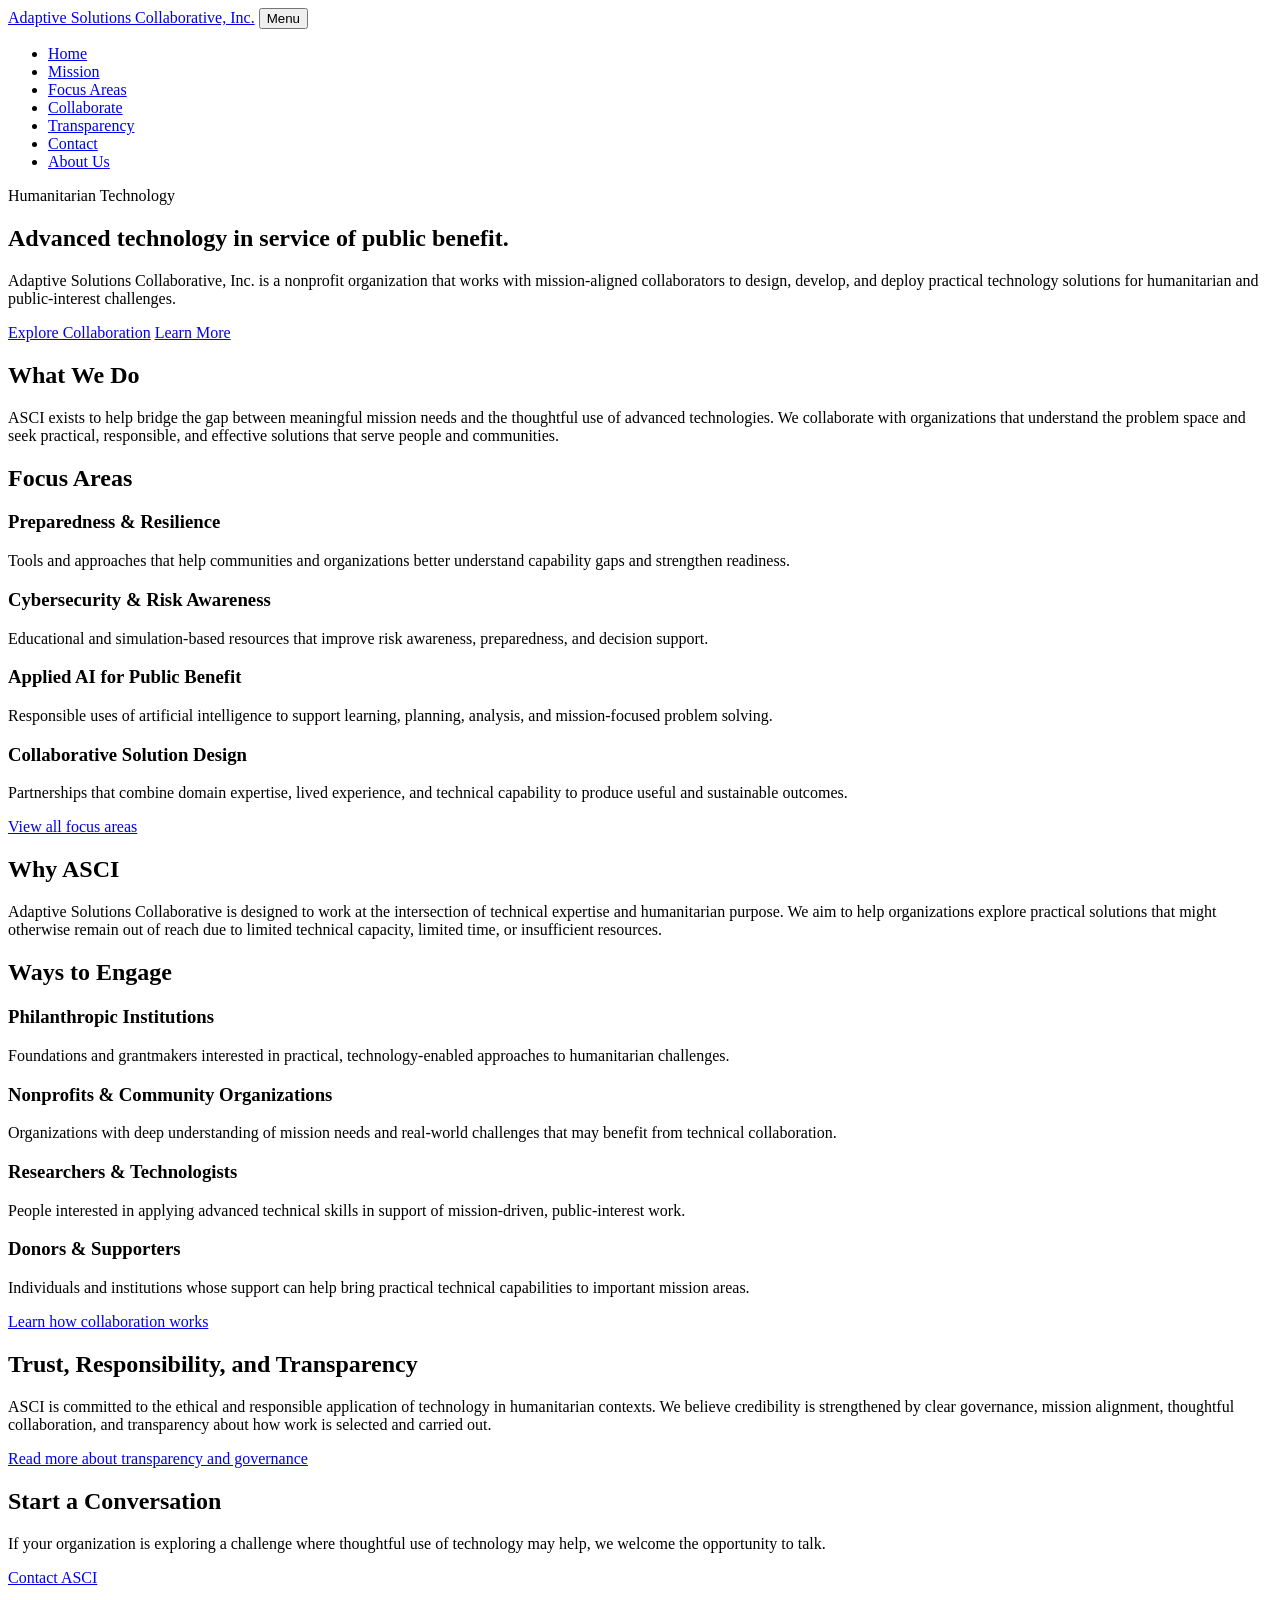
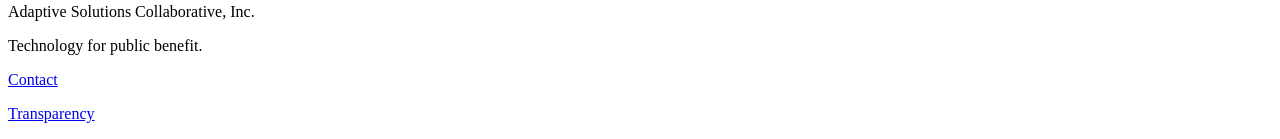
==== index.html @ 67dbca67 "Changes after Jide Review of TEST" ====
<!DOCTYPE html>
<html lang="en">
<head>
  <meta charset="UTF-8" />
  <meta name="viewport" content="width=device-width, initial-scale=1.0" />
  <meta
    name="description"
    content="Adaptive Solutions Collaborative, Inc. applies advanced technologies to humanitarian and public-interest challenges through practical, responsible collaboration."
  />
  <title>Adaptive Solutions Collaborative, Inc.</title>
  <link rel="stylesheet" href="css/style.css" />
  <script src="js/site.js" defer></script>
</head>
<body>
  <header class="site-header">
    <div class="container header-inner">
      <a class="brand" href="index.html">Adaptive Solutions Collaborative, Inc.</a>
      <button class="nav-toggle" aria-expanded="false" aria-controls="site-nav">
        Menu
      </button>
      <nav id="site-nav" class="site-nav" aria-label="Main navigation">
        <ul class="nav-list">
          <li><a class="active" href="index.html">Home</a></li>
          <li><a href="mission.html">Mission</a></li>
          <li><a href="focus-areas.html">Focus Areas</a></li>
          <li><a href="collaborate.html">Collaborate</a></li>
          <li><a href="transparency.html">Transparency</a></li>
          <li><a href="contact.html">Contact</a></li>
          <li><a href="aboutus.html">About Us</a></li>
        </ul>
      </nav>
    </div>
  </header>

  <main>
    <section class="hero">
      <div class="container">
        <p class="eyebrow">Humanitarian Technology</p>
        <h1>Advanced technology in service of public benefit.</h1>
        <p class="lead">
          Adaptive Solutions Collaborative, Inc. is a nonprofit organization that
          works with mission-aligned collaborators to design, develop, and deploy
          practical technology solutions for humanitarian and public-interest challenges.
        </p>
        <div class="hero-actions">
          <a class="button primary" href="collaborate.html">Explore Collaboration</a>
          <a class="button secondary" href="mission.html">Learn More</a>
        </div>
      </div>
    </section>

    <section class="section">
      <div class="container narrow">
        <h2>What We Do</h2>
        <p>
          ASCI exists to help bridge the gap between meaningful mission needs and the
          thoughtful use of advanced technologies. We collaborate with organizations
          that understand the problem space and seek practical, responsible, and
          effective solutions that serve people and communities.
        </p>
      </div>
    </section>

    <section class="section alt">
      <div class="container">
        <h2>Focus Areas</h2>
        <div class="card-grid">
          <article class="card">
            <h3>Preparedness &amp; Resilience</h3>
            <p>
              Tools and approaches that help communities and organizations better
              understand capability gaps and strengthen readiness.
            </p>
          </article>

          <article class="card">
            <h3>Cybersecurity &amp; Risk Awareness</h3>
            <p>
              Educational and simulation-based resources that improve risk awareness,
              preparedness, and decision support.
            </p>
          </article>

          <article class="card">
            <h3>Applied AI for Public Benefit</h3>
            <p>
              Responsible uses of artificial intelligence to support learning,
              planning, analysis, and mission-focused problem solving.
            </p>
          </article>

          <article class="card">
            <h3>Collaborative Solution Design</h3>
            <p>
              Partnerships that combine domain expertise, lived experience, and
              technical capability to produce useful and sustainable outcomes.
            </p>
          </article>
        </div>

        <p class="section-link">
          <a href="focus-areas.html">View all focus areas</a>
        </p>
      </div>
    </section>

    <section class="section">
      <div class="container narrow">
        <h2>Why ASCI</h2>
        <p>
          Adaptive Solutions Collaborative is designed to work at the intersection
          of technical expertise and humanitarian purpose. We aim to help organizations
          explore practical solutions that might otherwise remain out of reach due to
          limited technical capacity, limited time, or insufficient resources.
        </p>
      </div>
    </section>

    <section class="section alt">
      <div class="container">
        <h2>Ways to Engage</h2>
        <div class="card-grid">
          <article class="card">
            <h3>Philanthropic Institutions</h3>
            <p>
              Foundations and grantmakers interested in practical, technology-enabled
              approaches to humanitarian challenges.
            </p>
          </article>

          <article class="card">
            <h3>Nonprofits &amp; Community Organizations</h3>
            <p>
              Organizations with deep understanding of mission needs and real-world
              challenges that may benefit from technical collaboration.
            </p>
          </article>

          <article class="card">
            <h3>Researchers &amp; Technologists</h3>
            <p>
              People interested in applying advanced technical skills in support of
              mission-driven, public-interest work.
            </p>
          </article>

          <article class="card">
            <h3>Donors &amp; Supporters</h3>
            <p>
              Individuals and institutions whose support can help bring practical
              technical capabilities to important mission areas.
            </p>
          </article>
        </div>

        <p class="section-link">
          <a href="collaborate.html">Learn how collaboration works</a>
        </p>
      </div>
    </section>
    <section class="section">
      <div class="container narrow">
        <h2>Trust, Responsibility, and Transparency</h2>
        <p>
          ASCI is committed to the ethical and responsible application of technology
          in humanitarian contexts. We believe credibility is strengthened by clear
          governance, mission alignment, thoughtful collaboration, and transparency
          about how work is selected and carried out.
        </p>
        <p class="section-link">
          <a href="transparency.html">Read more about transparency and governance</a>
        </p>
      </div>
    </section>

    <section class="section callout">
      <div class="container narrow">
        <h2>Start a Conversation</h2>
        <p>
          If your organization is exploring a challenge where thoughtful use of
          technology may help, we welcome the opportunity to talk.
        </p>
        <a class="button primary" href="contact.html">Contact ASCI</a>
      </div>
    </section>
  </main>

  <footer class="site-footer">
    <div class="container footer-inner">
      <div>
        <p class="footer-title">Adaptive Solutions Collaborative, Inc.</p>
        <p class="footer-tag">Technology for public benefit.</p>
      </div>
      <div>
        <p><a href="contact.html">Contact</a></p>
        <p><a href="transparency.html">Transparency</a></p>
      </div>
    </div>
  </footer>
</body>
</html>
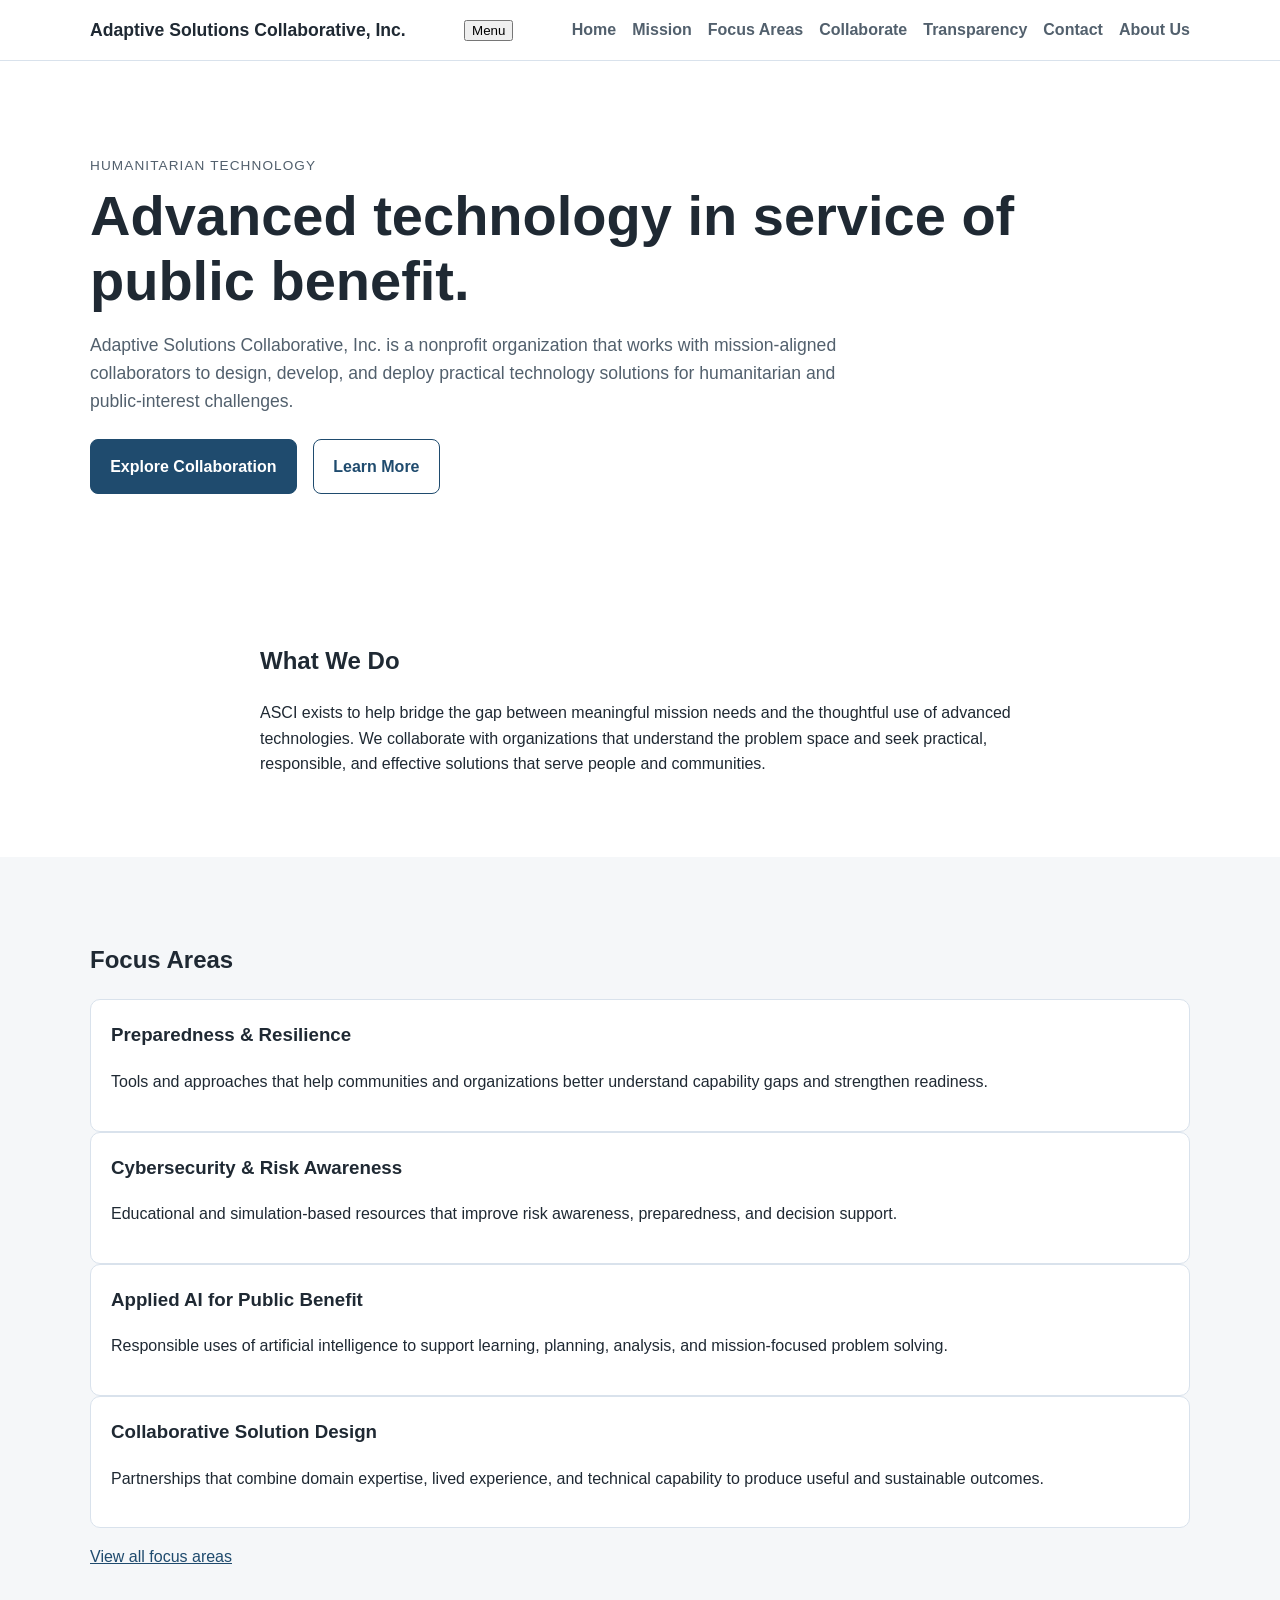
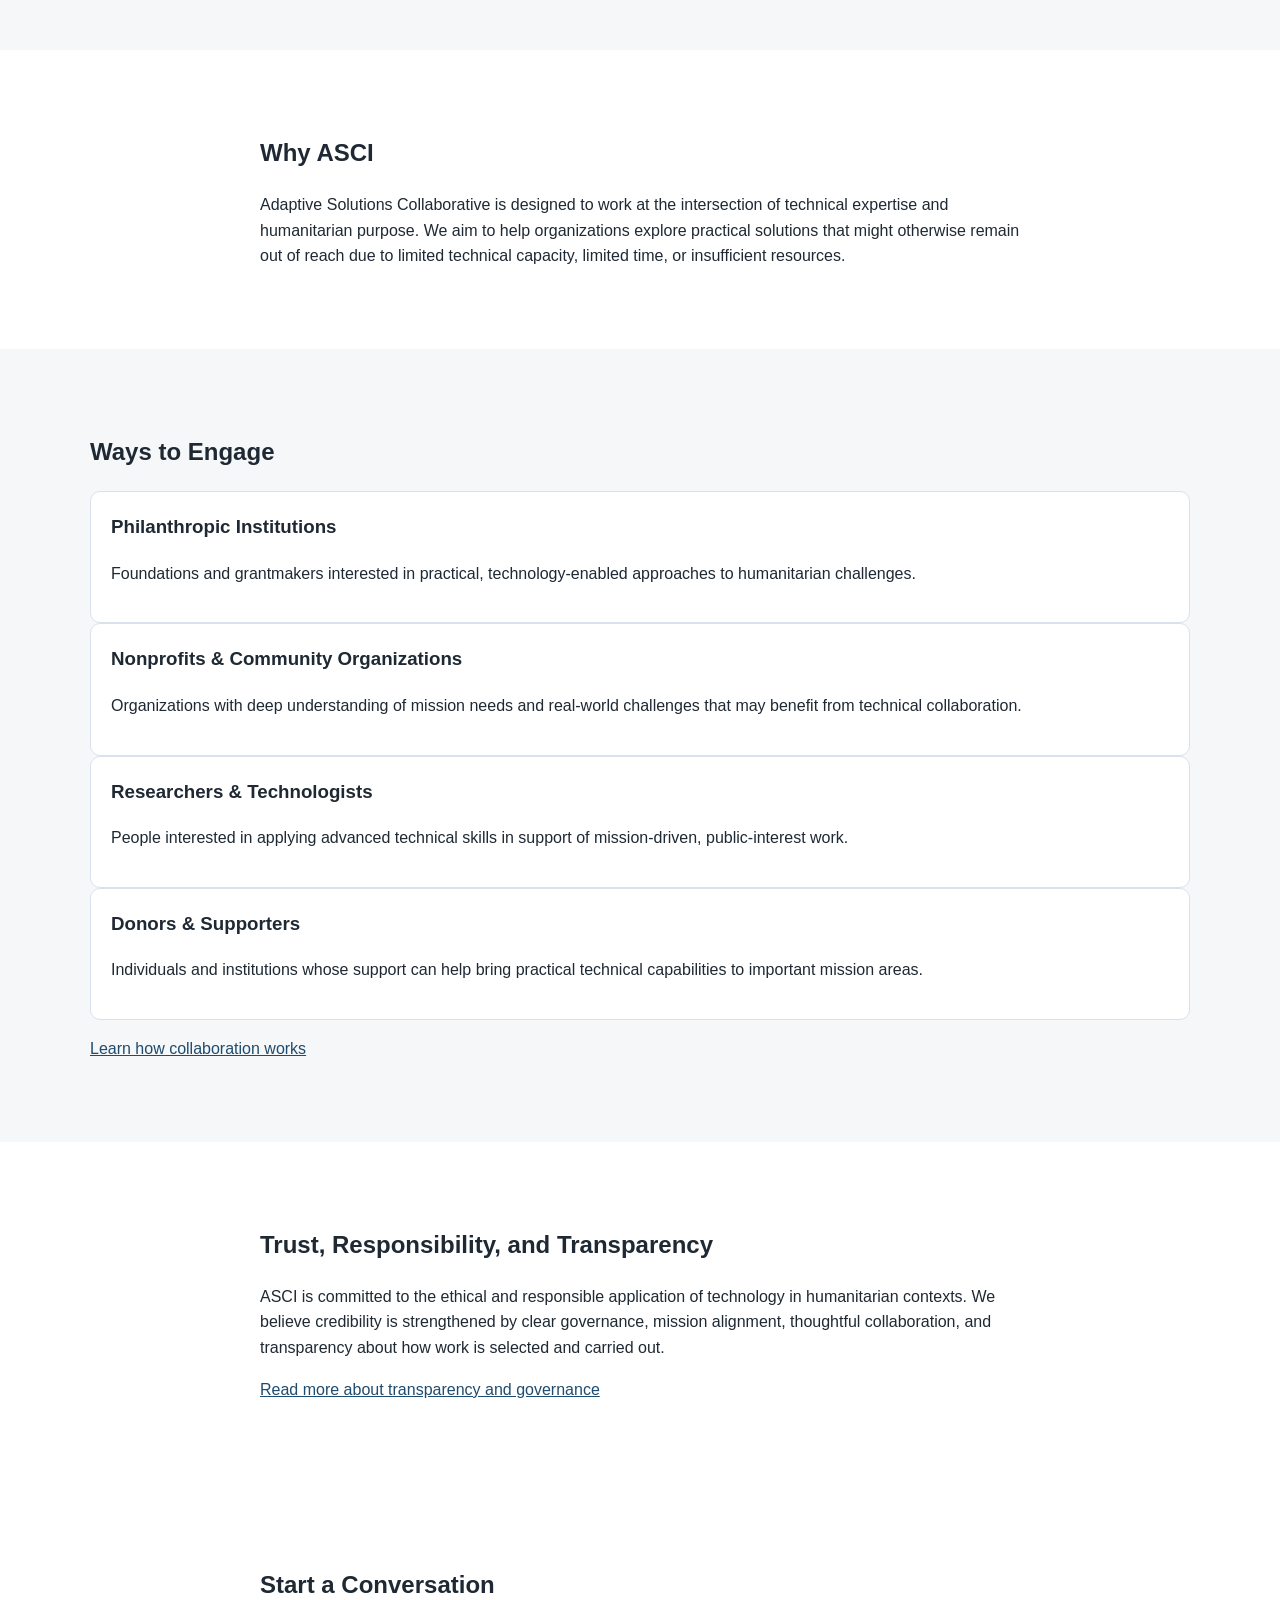
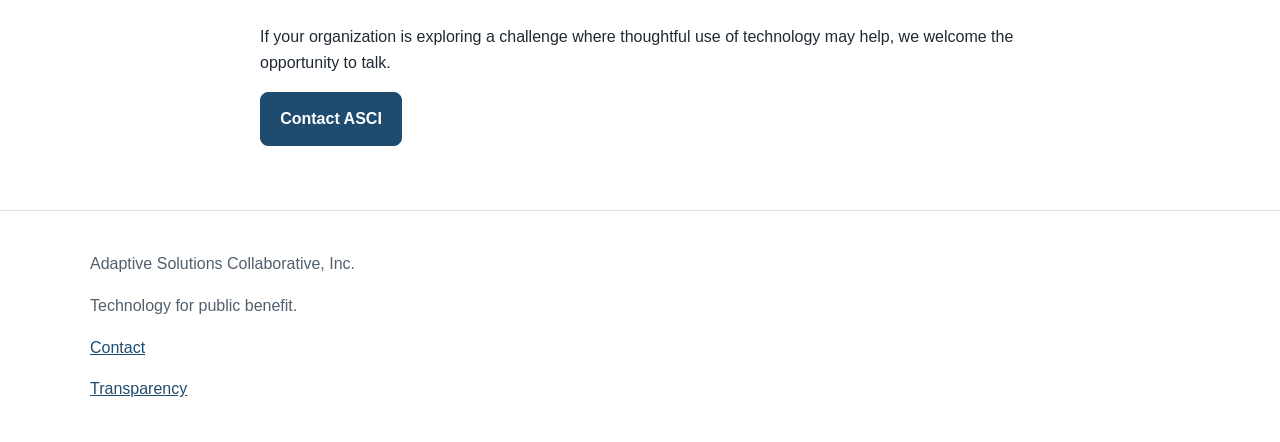
==== commit 4129d8b8: "Remove unused js/site.js and script references" ====
--- a/index.html
+++ b/index.html
@@ -9,7 +9,7 @@
   />
   <title>Adaptive Solutions Collaborative, Inc.</title>
   <link rel="stylesheet" href="css/style.css" />
-  <script src="js/site.js" defer></script>
+
 </head>
 <body>
   <header class="site-header">
--- a/css/style.css
+++ b/css/style.css
@@ -0,0 +1,180 @@
+:root {
+  --bg: #ffffff;
+  --bg-alt: #f5f7f9;
+  --text: #1f2933;
+  --muted: #52606d;
+  --border: #d9e2ec;
+  --accent: #1f4b6e;
+  --accent-dark: #16364f;
+  --max-width: 1100px;
+  --narrow-width: 760px;
+}
+
+* {
+  box-sizing: border-box;
+}
+
+html {
+  scroll-behavior: smooth;
+}
+
+body {
+  margin: 0;
+  font-family: Arial, Helvetica, sans-serif;
+  line-height: 1.6;
+  color: var(--text);
+  background: var(--bg);
+}
+
+a {
+  color: var(--accent);
+}
+
+a:hover,
+a:focus {
+  color: var(--accent-dark);
+}
+
+.container {
+  width: min(100% - 2rem, var(--max-width));
+  margin: 0 auto;
+}
+
+.container.narrow {
+  width: min(100% - 2rem, var(--narrow-width));
+}
+
+.site-header {
+  border-bottom: 1px solid var(--border);
+  background: #fff;
+}
+
+.site-header .container {
+  display: flex;
+  justify-content: space-between;
+  align-items: center;
+  gap: 1rem;
+  padding: 1rem 0;
+  flex-wrap: wrap;
+}
+
+.brand {
+  text-decoration: none;
+  color: var(--text);
+  font-size: 1.1rem;
+  font-weight: 700;
+}
+
+.nav-list {
+  list-style: none;
+  display: flex;
+  gap: 1rem;
+  margin: 0;
+  padding: 0;
+  flex-wrap: wrap;
+}
+
+.nav-list a {
+  text-decoration: none;
+  color: var(--muted);
+  font-weight: 600;
+}
+
+.hero {
+  padding: 5rem 0 4rem;
+}
+
+.eyebrow {
+  text-transform: uppercase;
+  letter-spacing: 0.08em;
+  font-size: 0.85rem;
+  color: var(--muted);
+  margin-bottom: 0.5rem;
+}
+
+.hero h1 {
+  font-size: clamp(2rem, 5vw, 3.5rem);
+  line-height: 1.15;
+  margin: 0 0 1rem;
+}
+
+.lead {
+  max-width: 48rem;
+  color: var(--muted);
+  font-size: 1.1rem;
+}
+
+.hero-actions {
+  margin-top: 1.5rem;
+}
+
+.button {
+  display: inline-block;
+  padding: 0.85rem 1.2rem;
+  margin-right: 0.75rem;
+  border-radius: 8px;
+  text-decoration: none;
+  font-weight: 700;
+  border: 1px solid var(--accent);
+}
+
+.button.primary {
+  background: var(--accent);
+  color: #fff;
+}
+
+.button.secondary {
+  background: transparent;
+  color: var(--accent);
+}
+
+.section {
+  padding: 4rem 0;
+}
+
+.alt {
+  background: var(--bg-alt);
+}
+
+.grid {
+  display: grid;
+  grid-template-columns: repeat(auto-fit, minmax(240px, 1fr));
+  gap: 1.25rem;
+}
+
+.card {
+  background: #fff;
+  border: 1px solid var(--border);
+  padding: 1.25rem;
+  border-radius: 10px;
+}
+
+.card h3 {
+  margin-top: 0;
+}
+
+.contact a {
+  font-size: 1.1rem;
+  font-weight: 700;
+  text-decoration: none;
+}
+
+.small-note,
+.site-footer {
+  color: var(--muted);
+}
+
+.site-footer {
+  border-top: 1px solid var(--border);
+  padding: 1.5rem 0;
+}
+
+@media (max-width: 700px) {
+  .hero {
+    padding: 3.5rem 0 3rem;
+  }
+
+  .section {
+    padding: 3rem 0;
+  }
+}
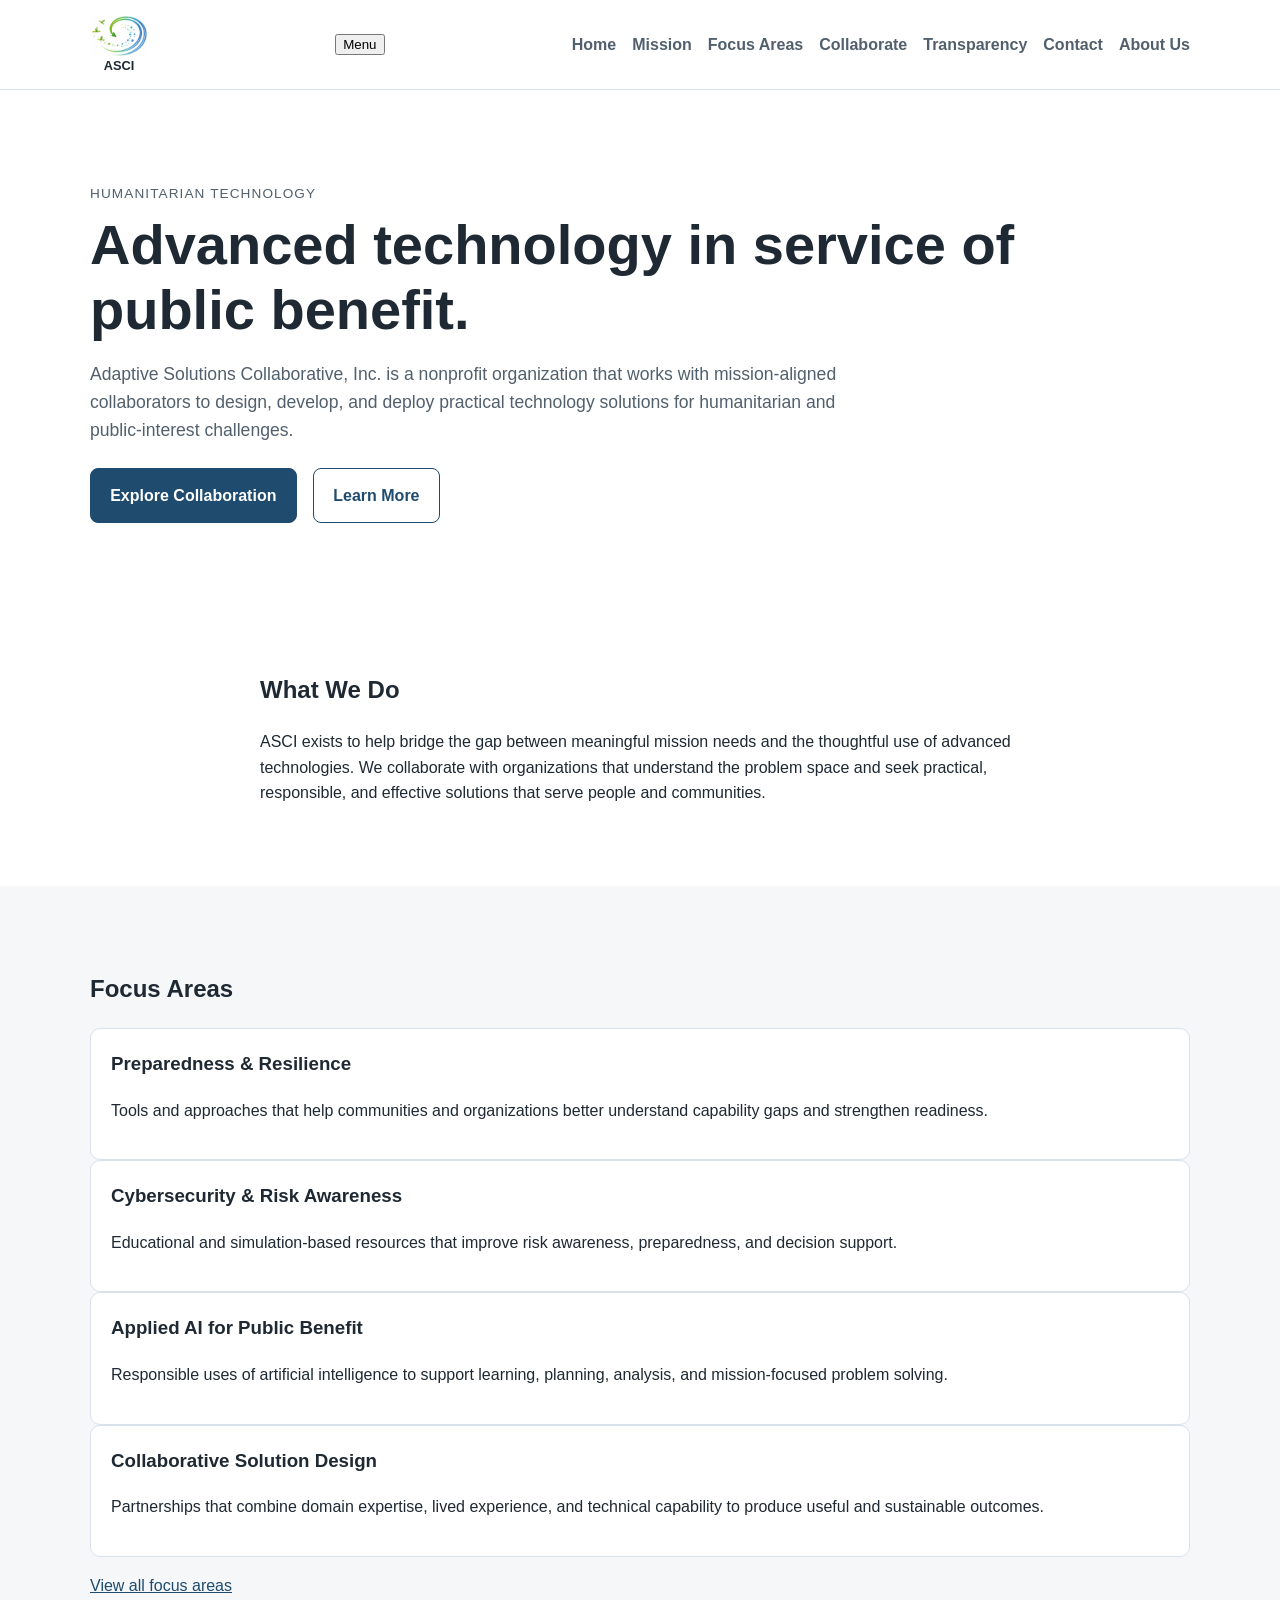
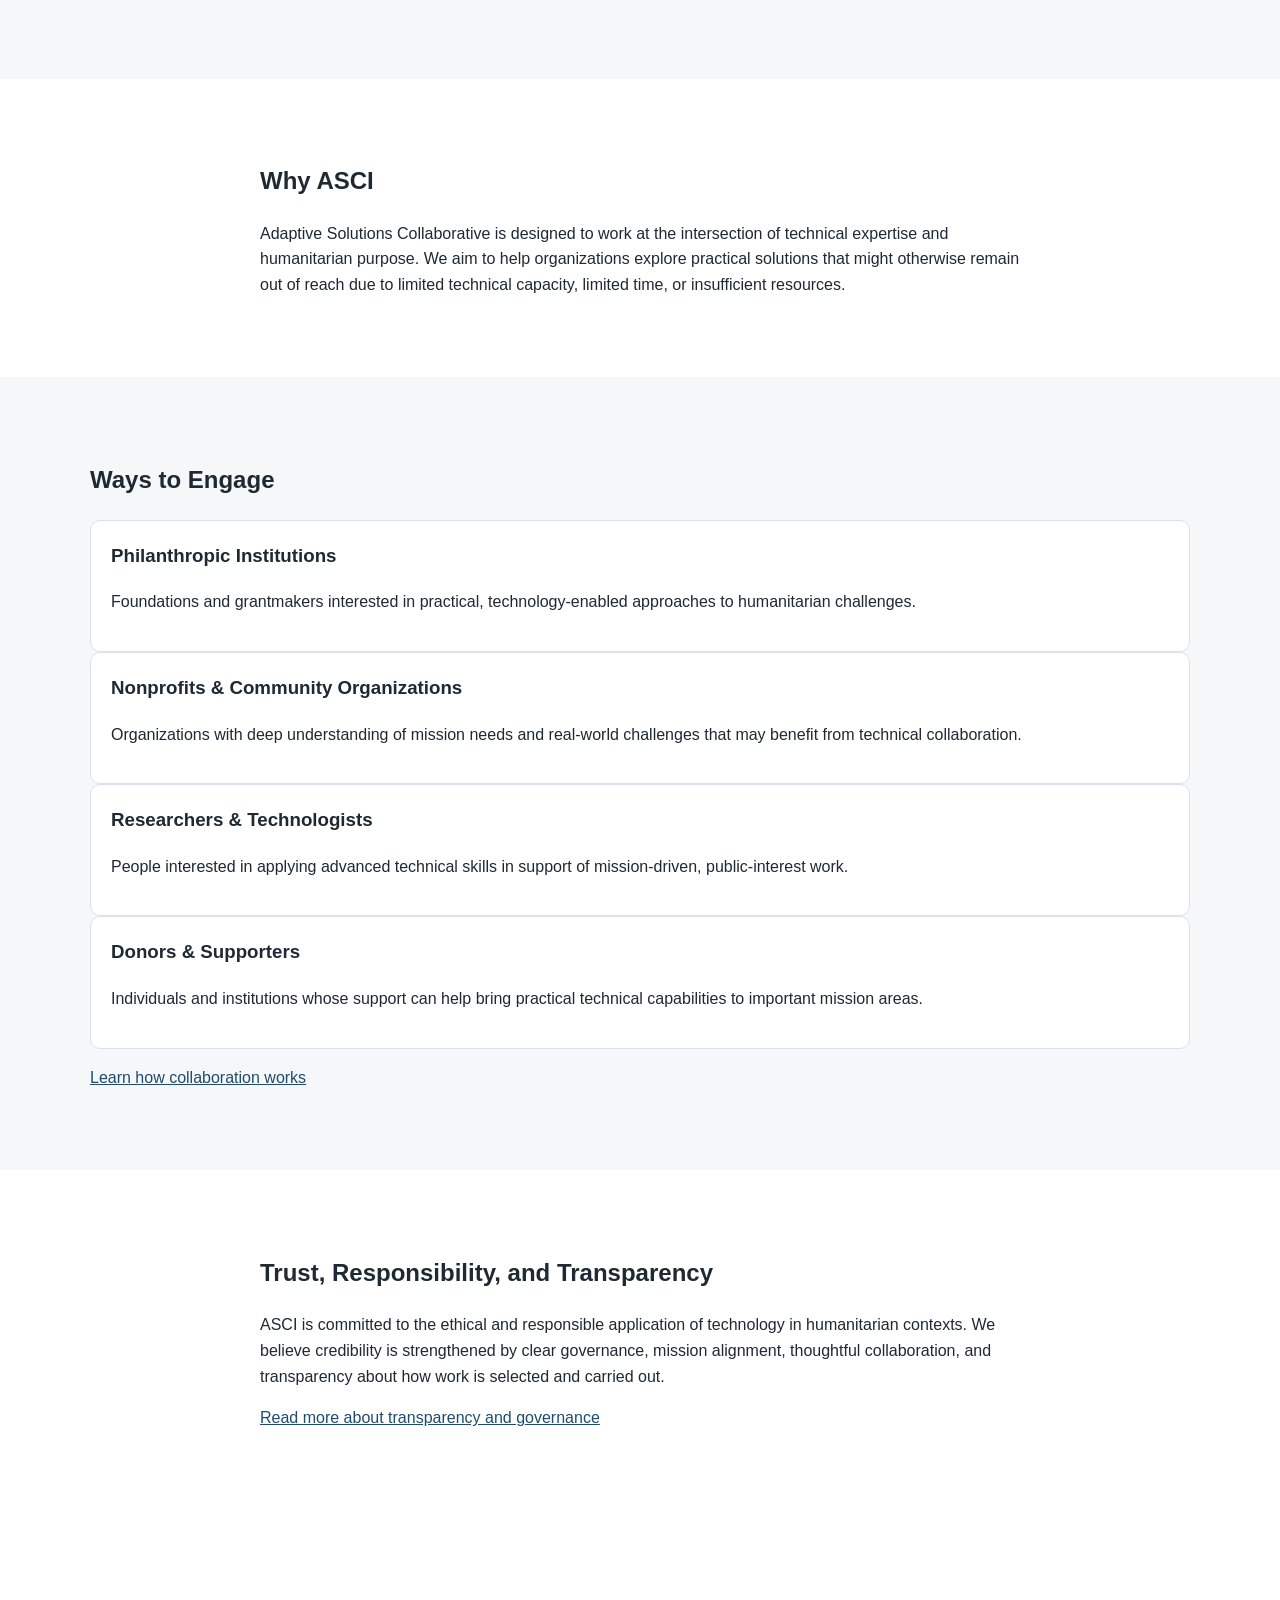
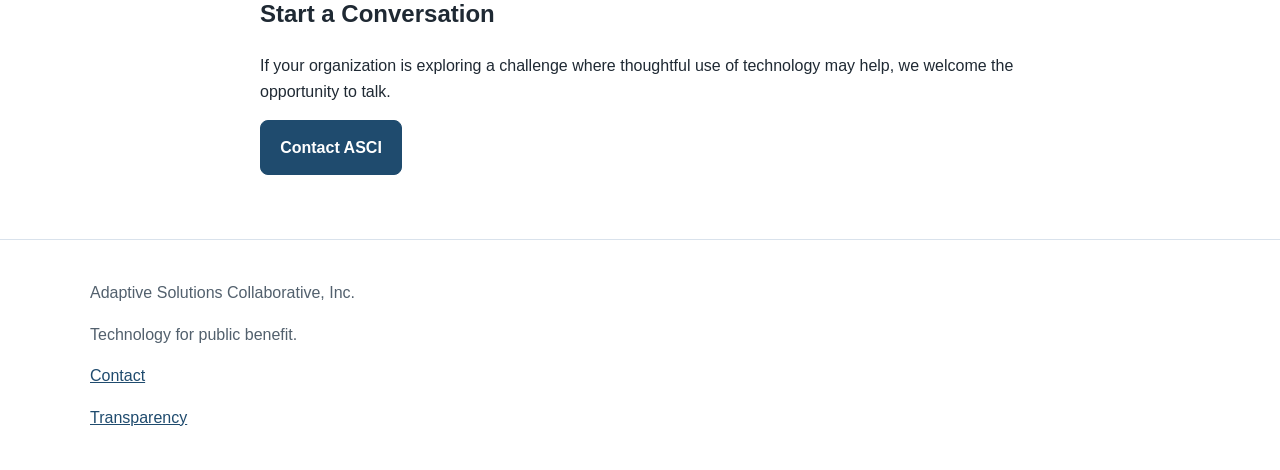
==== commit a6c42b77: "Add Icon" ====
--- a/index.html
+++ b/index.html
@@ -14,7 +14,7 @@
 <body>
   <header class="site-header">
     <div class="container header-inner">
-      <a class="brand" href="index.html">Adaptive Solutions Collaborative, Inc.</a>
+      <a class="brand" href="index.html"><img src="img/ASCI-Logo.png" alt="Adaptive Solutions Collaborative, Inc. Logo"> <span>ASCI</span></a>
       <button class="nav-toggle" aria-expanded="false" aria-controls="site-nav">
         Menu
       </button>
--- a/css/style.css
+++ b/css/style.css
@@ -61,8 +61,21 @@
 .brand {
   text-decoration: none;
   color: var(--text);
-  font-size: 1.1rem;
   font-weight: 700;
+  display: flex;
+  flex-direction: column;
+  align-items: center;
+}
+
+.brand span {
+  font-size: 0.8rem;
+  line-height: 1;
+  padding-top: 4px;
+}
+
+.brand img {
+  height: 40px;
+  vertical-align: middle;
 }
 
 .nav-list {
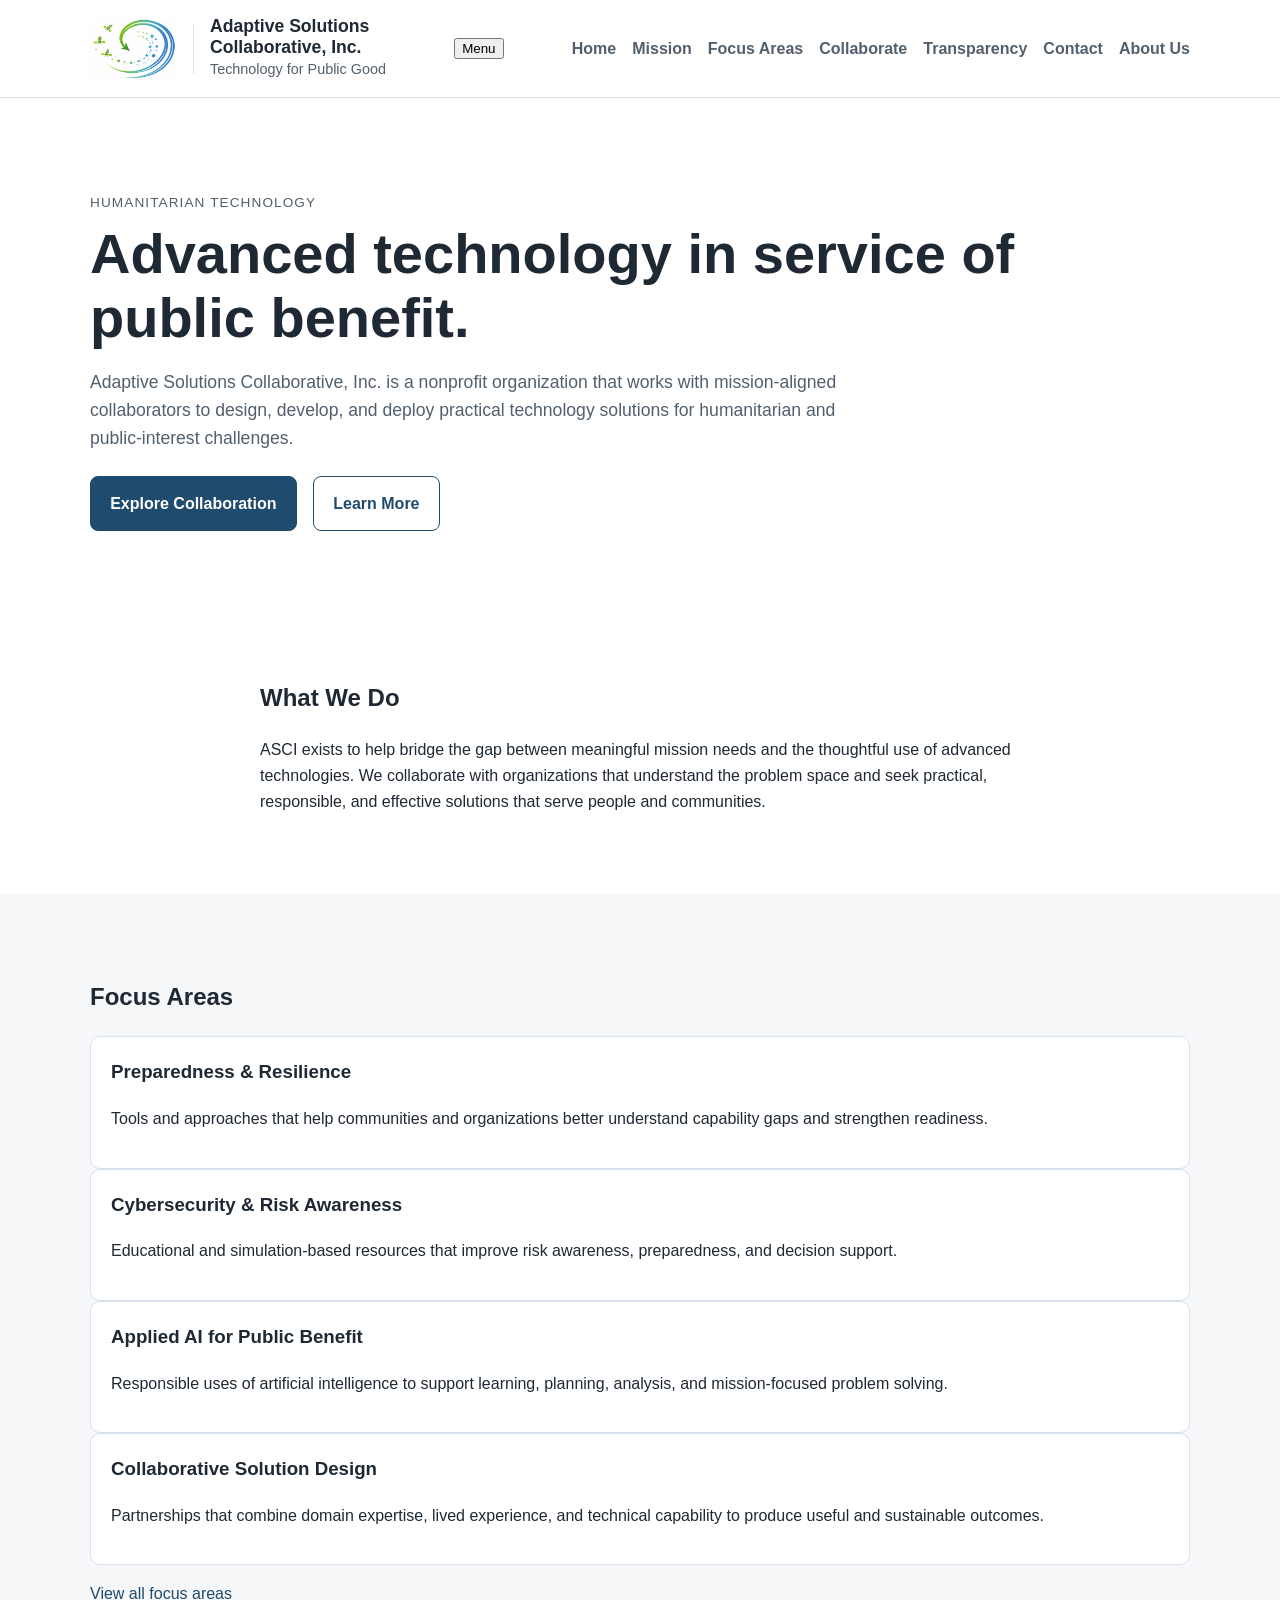
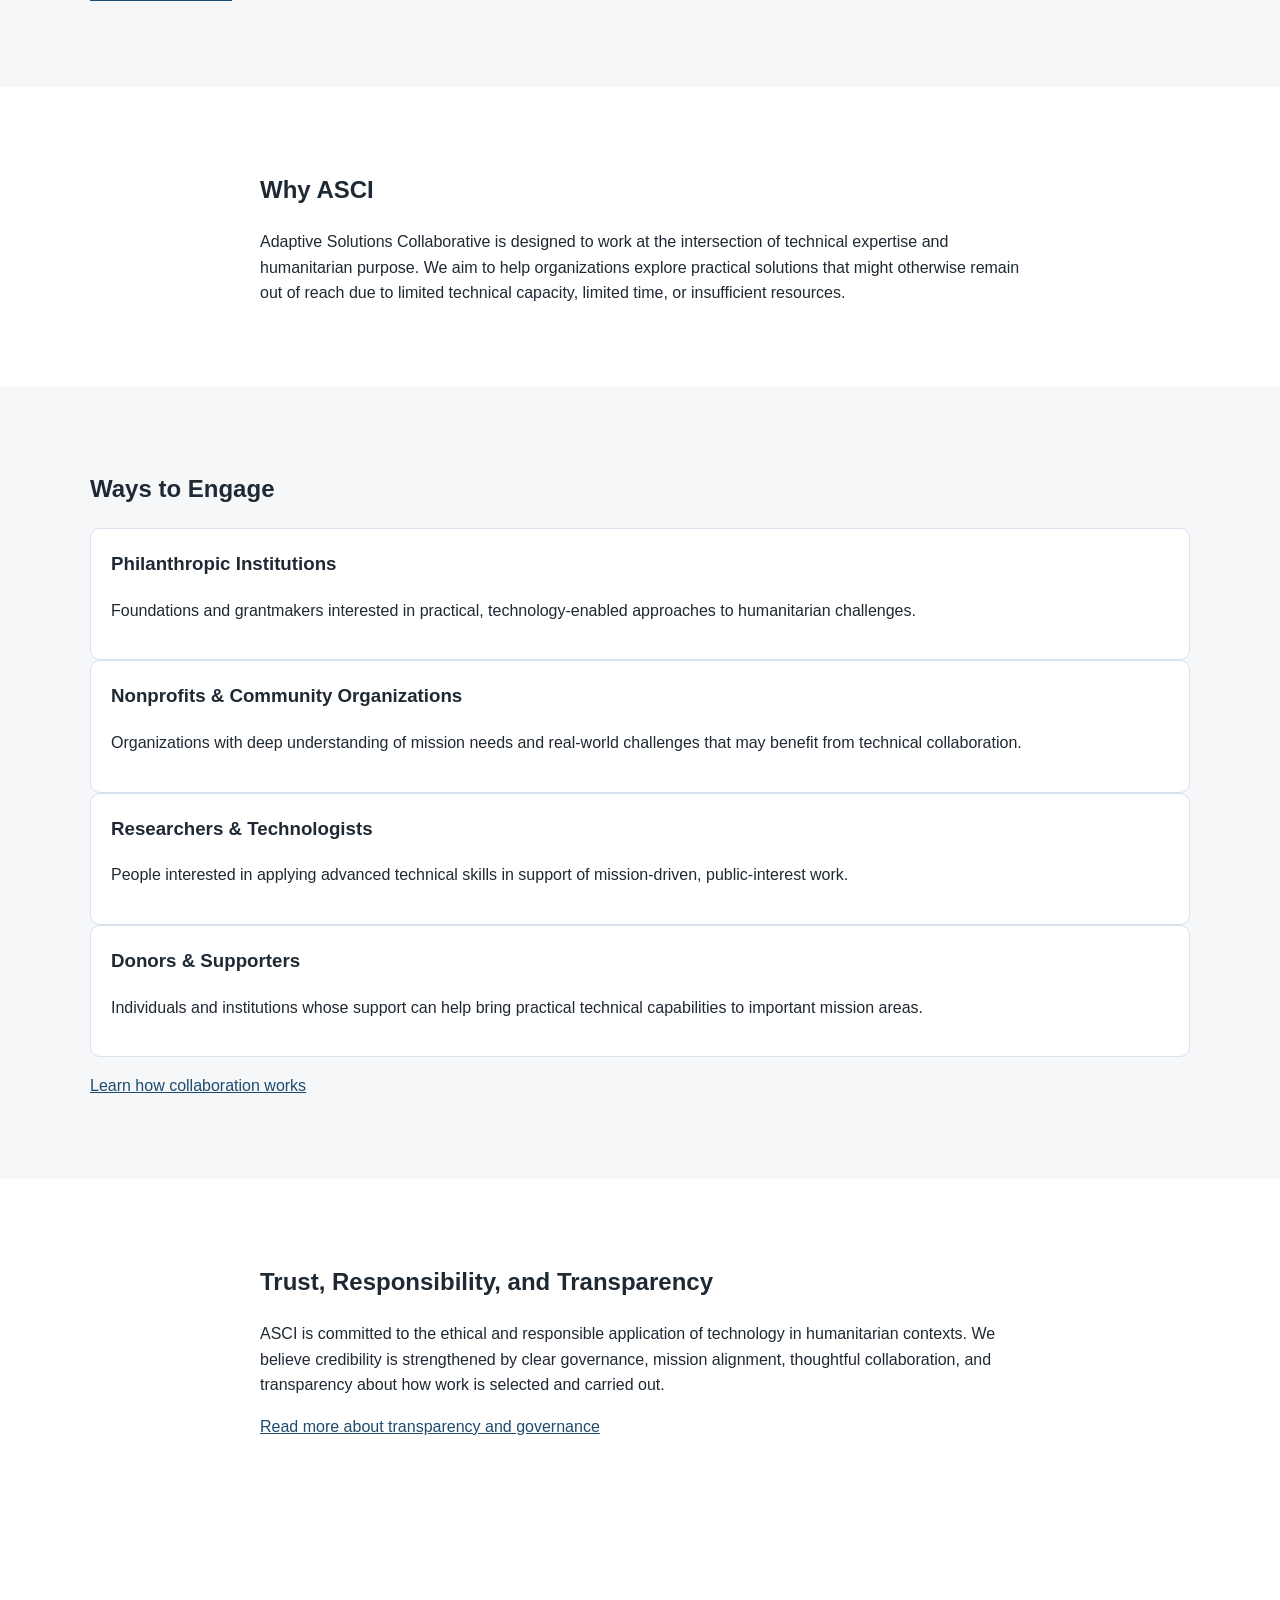
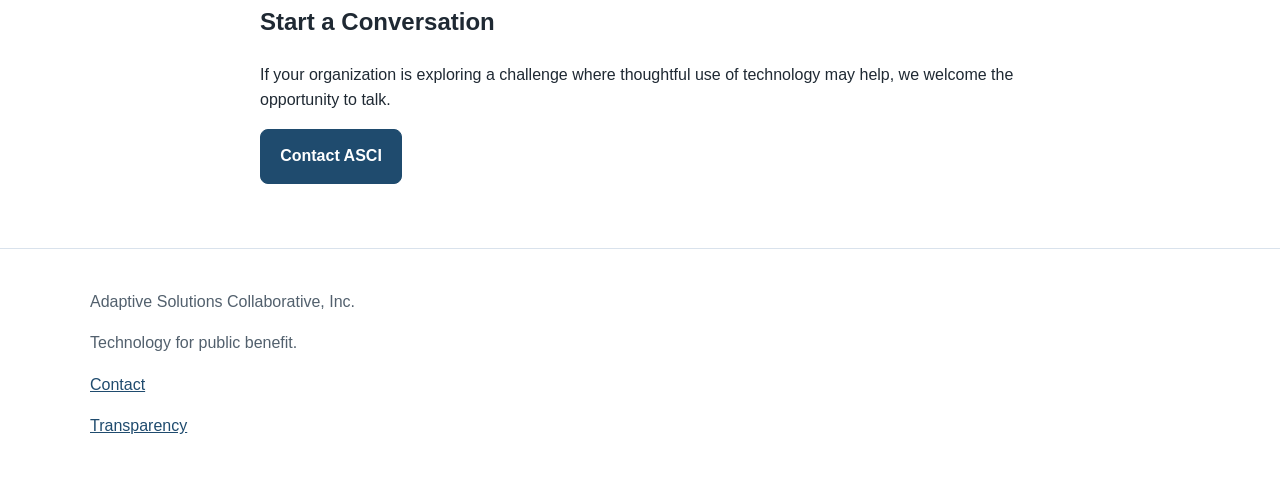
==== commit fddb44dc: "Improved LOGO" ====
--- a/index.html
+++ b/index.html
@@ -14,7 +14,21 @@
 <body>
   <header class="site-header">
     <div class="container header-inner">
-      <a class="brand" href="index.html"><img src="img/ASCI-Logo.png" alt="Adaptive Solutions Collaborative, Inc. Logo"> <span>ASCI</span></a>
+      <a href="index.html" class="brand-link">
+        <div class="logo-lockup">
+          <img src="img/ASCI-Logo.png" alt="ASCI logo icon" class="logo-icon" />
+      
+          <div class="logo-divider"></div>
+      
+          <div class="logo-text">
+            <div class="logo-name">
+              Adaptive Solutions<br />
+              Collaborative, Inc.
+            </div>
+            <div class="logo-tagline">Technology for Public Good</div>
+          </div>
+        </div>
+      </a>
       <button class="nav-toggle" aria-expanded="false" aria-controls="site-nav">
         Menu
       </button>
--- a/css/style.css
+++ b/css/style.css
@@ -58,24 +58,36 @@
   flex-wrap: wrap;
 }
 
-.brand {
-  text-decoration: none;
-  color: var(--text);
+/* New Brand Header Styles */
+.brand-link {
+  text-decoration: none;
+  color: inherit;
+}
+
+.logo-lockup {
+  display: flex;
+  align-items: center;
+  gap: 16px;
+}
+
+.logo-icon {
+  height: 60px;
+}
+
+.logo-divider {
+  border-left: 1px solid var(--border);
+  height: 50px;
+}
+
+.logo-name {
+  font-size: 1.1rem;
   font-weight: 700;
-  display: flex;
-  flex-direction: column;
-  align-items: center;
-}
-
-.brand span {
-  font-size: 0.8rem;
-  line-height: 1;
-  padding-top: 4px;
-}
-
-.brand img {
-  height: 40px;
-  vertical-align: middle;
+  line-height: 1.2;
+}
+
+.logo-tagline {
+  font-size: 0.9rem;
+  color: var(--muted);
 }
 
 .nav-list {
@@ -190,4 +202,40 @@
   .section {
     padding: 3rem 0;
   }
-}
+
+  .site-header .container {
+    justify-content: center;
+  }
+
+  .logo-lockup {
+    flex-direction: column;
+    align-items: center;
+    gap: 12px;
+    text-align: center;
+  }
+
+  .logo-divider {
+    display: none;
+  }
+
+  .logo-icon {
+    height: auto;
+    width: 150px;
+  }
+
+  .logo-name {
+    font-size: 1.2rem;
+  }
+
+  .logo-tagline {
+    font-size: 1rem;
+  }
+
+  .nav-toggle {
+    display: none; /* Assuming the new header replaces nav on mobile */
+  }
+
+  .site-nav {
+    display: none; /* Assuming the new header replaces nav on mobile */
+  }
+}
